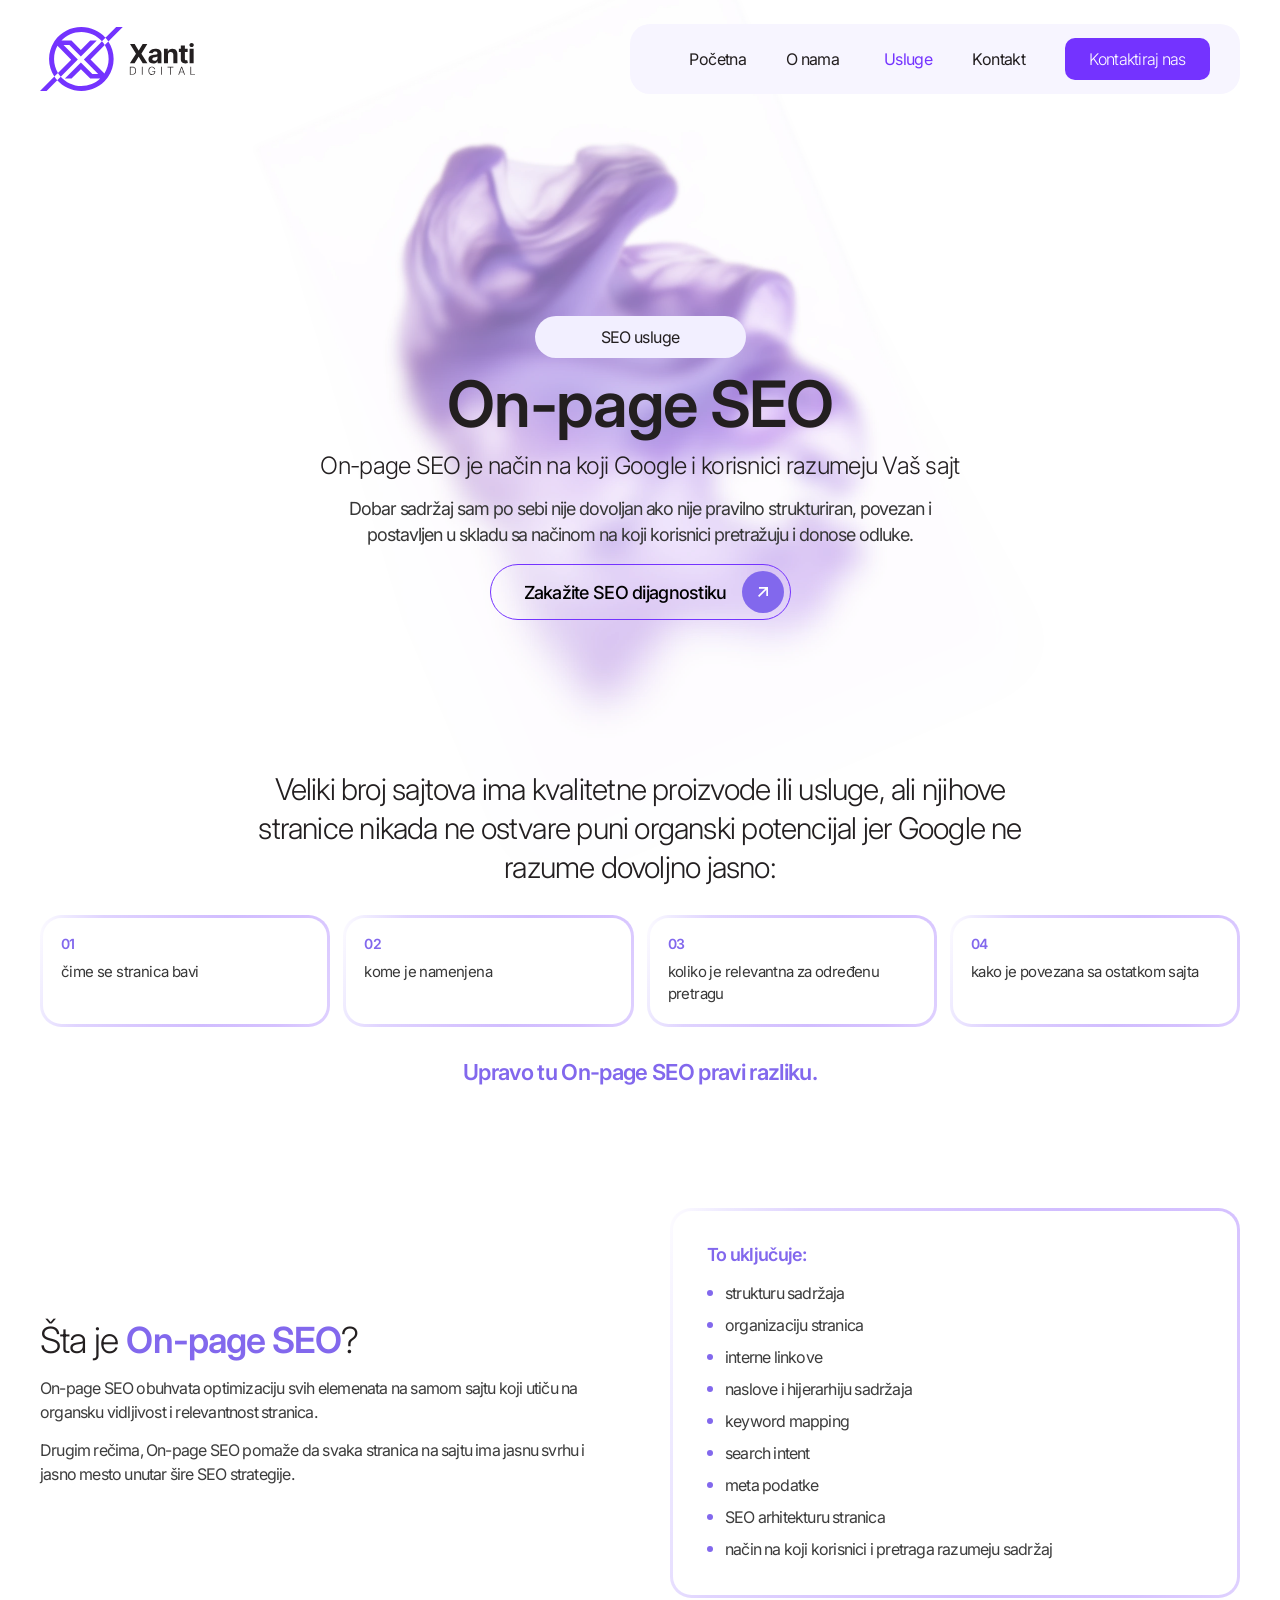
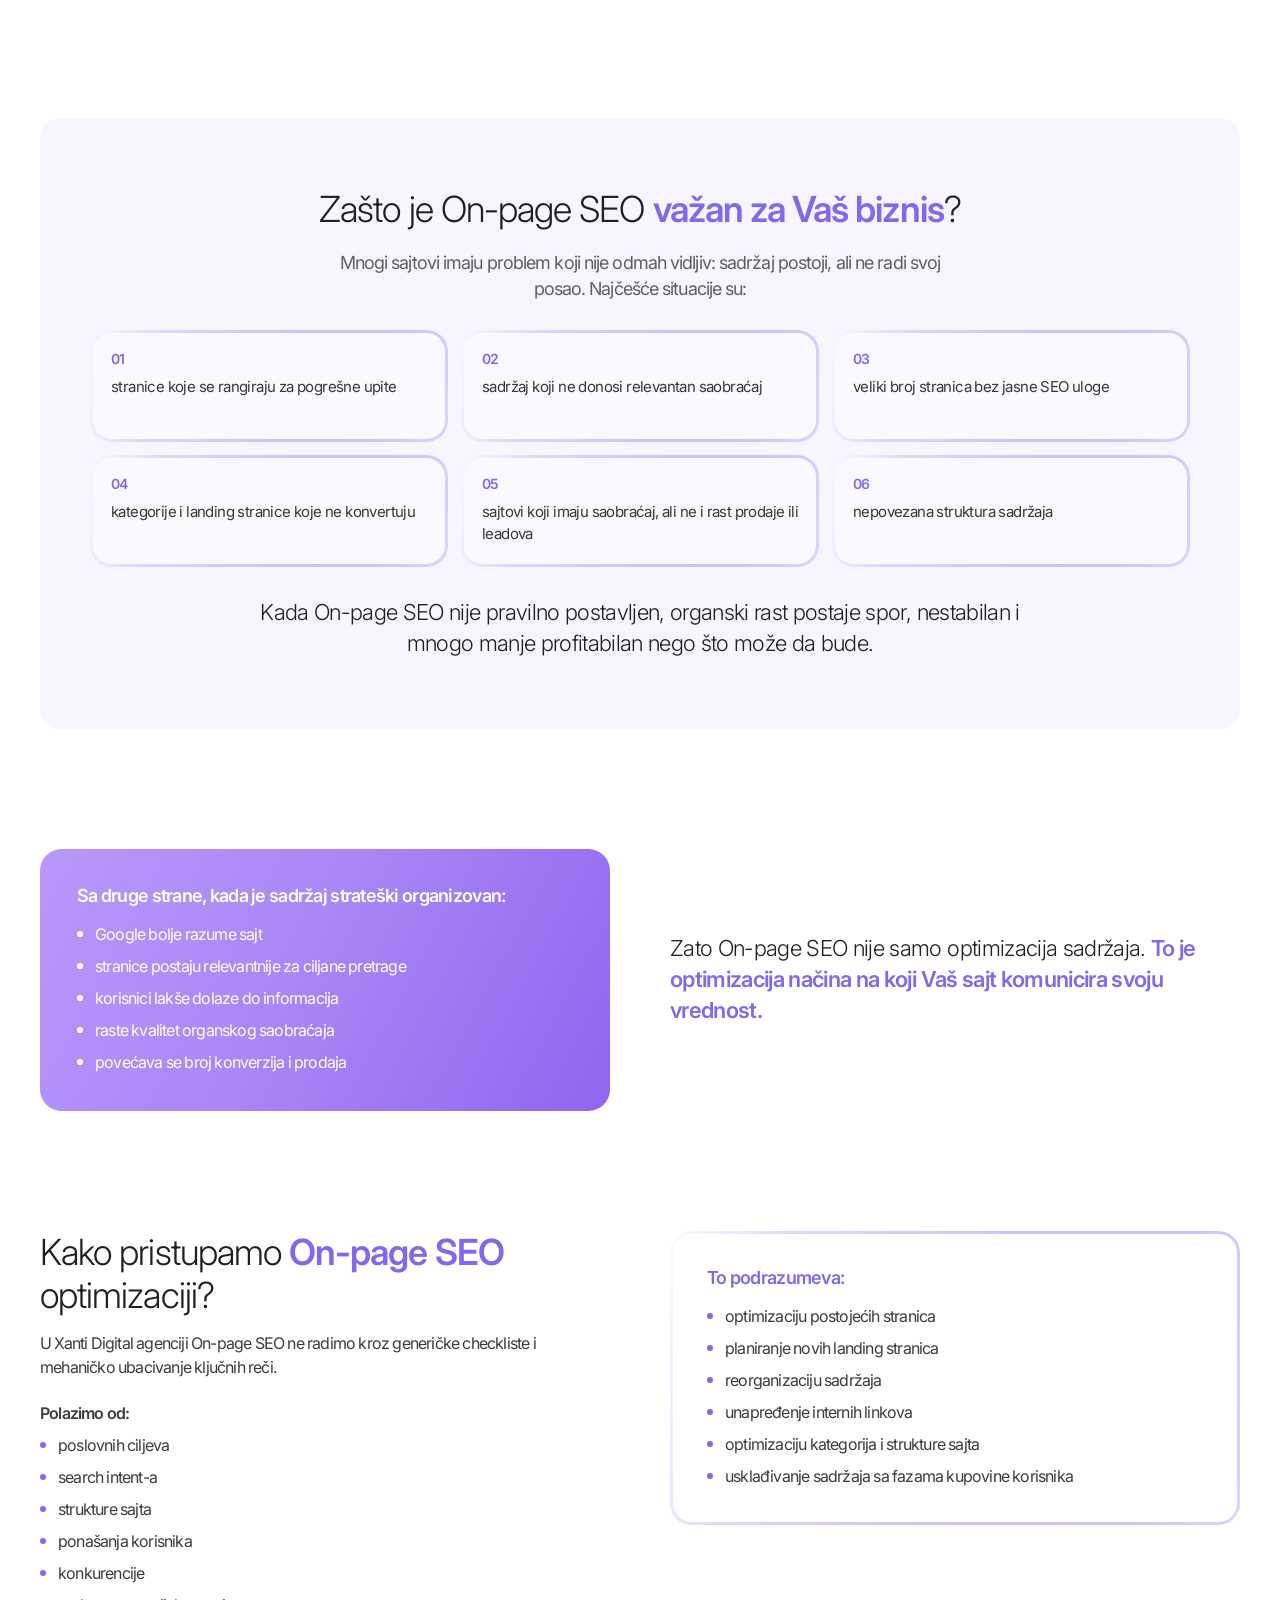
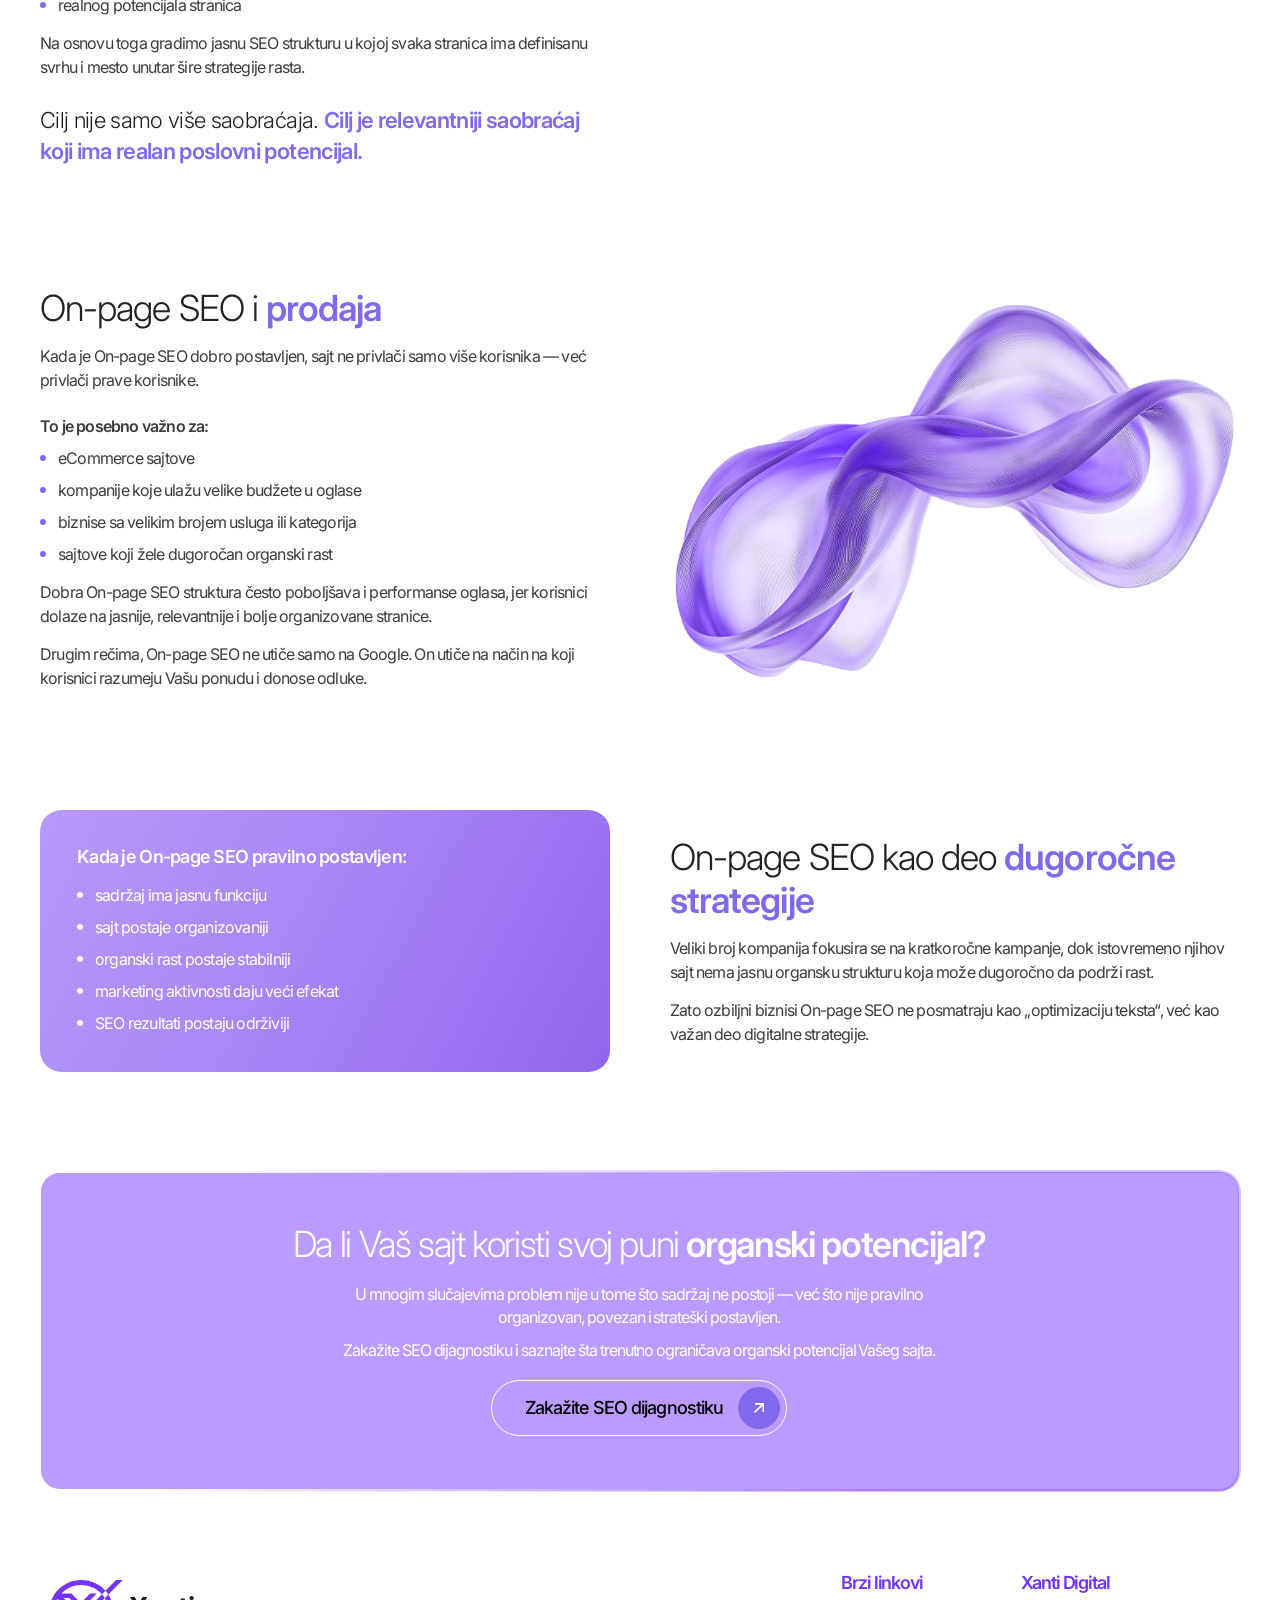
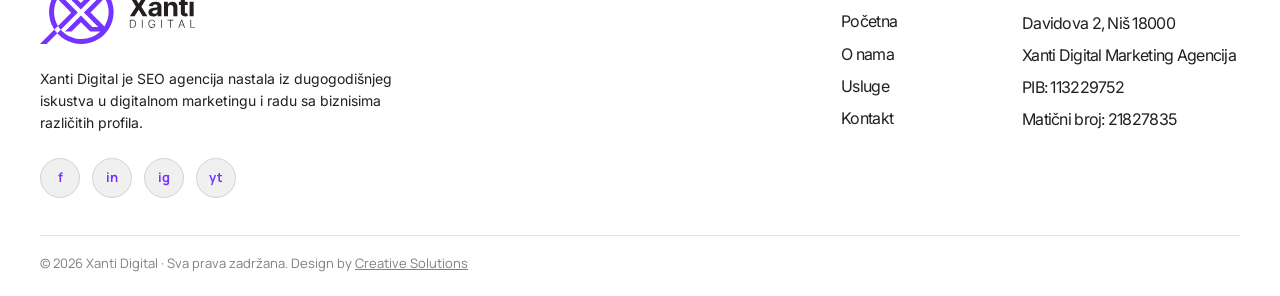
==== on-page-seo.html @ 1e9d5160 "Nove stranice: SEO usluge, SEO strategija, Tehnički SEO, On-page SEO Stranice su složene od komponen" ====
<!DOCTYPE html>
<html lang="sr">
<head>
<meta charset="UTF-8">
<meta name="viewport" content="width=device-width, initial-scale=1.0">
<title>On-page SEO — Xanti Digital</title>
<meta name="description" content="On-page SEO: struktura sadržaja, interni linkovi, search intent i SEO arhitektura stranica koje donose relevantan organski saobraćaj.">
<link rel="preconnect" href="https://fonts.googleapis.com">
<link rel="preconnect" href="https://fonts.gstatic.com" crossorigin>
<link href="https://fonts.googleapis.com/css2?family=Inter:wght@300;400;500;600;700&family=Manrope:wght@400;700&display=swap" rel="stylesheet">
<link rel="stylesheet" href="styles.css">
</head>
<body class="inner">

<!-- Header -->
<header class="site-header">
  <div class="nav-wrap">
    <a href="index.html" class="logo" aria-label="Xanti Digital">
      <img src="assets/logo.svg" alt="Xanti Digital" width="155" height="64">
    </a>
    <div class="nav-pill">
      <nav class="main-nav" id="mainNav">
        <a href="index.html">Početna</a>
        <a href="index.html#o-nama">O nama</a>
        <a href="usluge.html" aria-current="page">Usluge</a>
        <a href="#kontakt">Kontakt</a>
      </nav>
      <a href="#kontakt" class="btn btn-primary nav-cta">Kontaktiraj nas</a>
    </div>
    <button class="menu-toggle" id="menuToggle" aria-label="Meni" aria-expanded="false">
      <span></span><span></span><span></span>
    </button>
  </div>
</header>


<main>
<section class="hero hero--inner">
  <div class="hero-cloud" aria-hidden="true"></div>
  <div class="container hero-inner">
    <span class="pill">SEO usluge</span>
    <h1><span class="semibold">On-page SEO</span></h1>
    <p class="hero-kicker">On-page SEO je način na koji Google i korisnici razumeju Vaš sajt</p>
    <p class="hero-sub">Dobar sadržaj sam po sebi nije dovoljan ako nije pravilno strukturiran, povezan i postavljen u skladu sa načinom na koji korisnici pretražuju i donose odluke.</p>
    <a href="#kontakt" class="btn btn-outline btn-lg">
      Zakažite SEO dijagnostiku
      <span class="btn-arrow" aria-hidden="true"></span>
    </a>
  </div>
</section>
<section class="section">
  <div class="container">
    <div class="lead-center">
          <p class="lead-big">Veliki broj sajtova ima kvalitetne proizvode ili usluge, ali njihove stranice nikada ne ostvare puni organski potencijal jer Google ne razume dovoljno jasno:</p>

    </div>
    <div class="tile-grid">
        <div class="tile"><span class="tile-num">01</span>čime se stranica bavi</div>
        <div class="tile"><span class="tile-num">02</span>kome je namenjena</div>
        <div class="tile"><span class="tile-num">03</span>koliko je relevantna za određenu pretragu</div>
        <div class="tile"><span class="tile-num">04</span>kako je povezana sa ostatkom sajta</div>
      </div>
      <p class="closing"><strong>Upravo tu On-page SEO pravi razliku.</strong></p>
  </div>
</section>
<section class="section">
  <div class="container">
    <div class="split">
        <div class="text">
          <h2 class="section-title"><span class="light">Šta je </span><span class="accent semibold">On-page SEO</span><span class="light">?</span></h2>
          <p>On-page SEO obuhvata optimizaciju svih elemenata na samom sajtu koji utiču na organsku vidljivost i relevantnost stranica.</p>
          <p>Drugim rečima, On-page SEO pomaže da svaka stranica na sajtu ima jasnu svrhu i jasno mesto unutar šire SEO strategije.</p>
        </div>
        <div class="list-card">
          <p class="list-label">To uključuje:</p>
          <ul class="check-list">
            <li>strukturu sadržaja</li>
            <li>organizaciju stranica</li>
            <li>interne linkove</li>
            <li>naslove i hijerarhiju sadržaja</li>
            <li>keyword mapping</li>
            <li>search intent</li>
            <li>meta podatke</li>
            <li>SEO arhitekturu stranica</li>
            <li>način na koji korisnici i pretraga razumeju sadržaj</li>
          </ul>
        </div>
    </div>
  </div>
</section>
<section class="section">
  <div class="container">
    <div class="panel">
      <h2 class="section-title center"><span class="light">Zašto je On-page SEO </span><span class="accent semibold">važan za Vaš biznis</span><span class="light">?</span></h2>
          <p class="panel-intro">Mnogi sajtovi imaju problem koji nije odmah vidljiv: sadržaj postoji, ali ne radi svoj posao. Najčešće situacije su:</p>
      <div class="tile-grid tile-grid--3">
        <div class="tile"><span class="tile-num">01</span>stranice koje se rangiraju za pogrešne upite</div>
        <div class="tile"><span class="tile-num">02</span>sadržaj koji ne donosi relevantan saobraćaj</div>
        <div class="tile"><span class="tile-num">03</span>veliki broj stranica bez jasne SEO uloge</div>
        <div class="tile"><span class="tile-num">04</span>kategorije i landing stranice koje ne konvertuju</div>
        <div class="tile"><span class="tile-num">05</span>sajtovi koji imaju saobraćaj, ali ne i rast prodaje ili leadova</div>
        <div class="tile"><span class="tile-num">06</span>nepovezana struktura sadržaja</div>
      </div>
      <p class="closing">Kada On-page SEO nije pravilno postavljen, organski rast postaje spor, nestabilan i mnogo manje profitabilan nego što može da bude.</p>
    </div>
  </div>
</section>
<section class="section">
  <div class="container">
    <div class="split">
        <div class="list-card list-card--accent">
          <p class="list-label">Sa druge strane, kada je sadržaj strateški organizovan:</p>
          <ul class="check-list">
            <li>Google bolje razume sajt</li>
            <li>stranice postaju relevantnije za ciljane pretrage</li>
            <li>korisnici lakše dolaze do informacija</li>
            <li>raste kvalitet organskog saobraćaja</li>
            <li>povećava se broj konverzija i prodaja</li>
          </ul>
        </div>
        <div class="text">
          <p class="closing">Zato On-page SEO nije samo optimizacija sadržaja. <strong>To je optimizacija načina na koji Vaš sajt komunicira svoju vrednost.</strong></p>
        </div>
    </div>
  </div>
</section>
<section class="section">
  <div class="container">
    <div class="split split--top">
        <div class="text">
          <h2 class="section-title"><span class="light">Kako pristupamo </span><span class="accent semibold">On-page SEO</span><span class="light"> optimizaciji?</span></h2>
          <p>U Xanti Digital agenciji On-page SEO ne radimo kroz generičke checkliste i mehaničko ubacivanje ključnih reči.</p>
          <p class="list-label">Polazimo od:</p>
          <ul class="check-list">
            <li>poslovnih ciljeva</li>
            <li>search intent-a</li>
            <li>strukture sajta</li>
            <li>ponašanja korisnika</li>
            <li>konkurencije</li>
            <li>realnog potencijala stranica</li>
          </ul>
          <p>Na osnovu toga gradimo jasnu SEO strukturu u kojoj svaka stranica ima definisanu svrhu i mesto unutar šire strategije rasta.</p>
          <p class="closing">Cilj nije samo više saobraćaja. <strong>Cilj je relevantniji saobraćaj koji ima realan poslovni potencijal.</strong></p>
        </div>
        <div class="list-card">
          <p class="list-label">To podrazumeva:</p>
          <ul class="check-list">
            <li>optimizaciju postojećih stranica</li>
            <li>planiranje novih landing stranica</li>
            <li>reorganizaciju sadržaja</li>
            <li>unapređenje internih linkova</li>
            <li>optimizaciju kategorija i strukture sajta</li>
            <li>usklađivanje sadržaja sa fazama kupovine korisnika</li>
          </ul>
        </div>
    </div>
  </div>
</section>
<section class="section">
  <div class="container">
    <div class="split">
        <div class="text">
          <h2 class="section-title"><span class="light">On-page SEO i </span><span class="accent semibold">prodaja</span></h2>
          <p>Kada je On-page SEO dobro postavljen, sajt ne privlači samo više korisnika — već privlači prave korisnike.</p>
          <p class="list-label">To je posebno važno za:</p>
          <ul class="check-list">
            <li>eCommerce sajtove</li>
            <li>kompanije koje ulažu velike budžete u oglase</li>
            <li>biznise sa velikim brojem usluga ili kategorija</li>
            <li>sajtove koji žele dugoročan organski rast</li>
          </ul>
          <p>Dobra On-page SEO struktura često poboljšava i performanse oglasa, jer korisnici dolaze na jasnije, relevantnije i bolje organizovane stranice.</p>
          <p>Drugim rečima, On-page SEO ne utiče samo na Google. On utiče na način na koji korisnici razumeju Vašu ponudu i donose odluke.</p>
        </div>
        <div class="split-art" aria-hidden="true"></div>
    </div>
  </div>
</section>
<section class="section">
  <div class="container">
    <div class="split">
        <div class="list-card list-card--accent">
          <p class="list-label">Kada je On-page SEO pravilno postavljen:</p>
          <ul class="check-list">
            <li>sadržaj ima jasnu funkciju</li>
            <li>sajt postaje organizovaniji</li>
            <li>organski rast postaje stabilniji</li>
            <li>marketing aktivnosti daju veći efekat</li>
            <li>SEO rezultati postaju održiviji</li>
          </ul>
        </div>
        <div class="text">
          <h2 class="section-title"><span class="light">On-page SEO kao deo </span><span class="accent semibold">dugoročne strategije</span></h2>
          <p>Veliki broj kompanija fokusira se na kratkoročne kampanje, dok istovremeno njihov sajt nema jasnu organsku strukturu koja može dugoročno da podrži rast.</p>
          <p>Zato ozbiljni biznisi On-page SEO ne posmatraju kao „optimizaciju teksta“, već kao važan deo digitalne strategije.</p>
        </div>
    </div>
  </div>
</section>
<section class="cta" id="kontakt">
  <div class="container">
    <div class="cta-card cta-card--auto">
      <h2><span class="light">Da li Vaš sajt koristi svoj puni</span><span class="medium"> organski potencijal?</span></h2>
      <p>U mnogim slučajevima problem nije u tome što sadržaj ne postoji — već što nije pravilno organizovan, povezan i strateški postavljen.</p>
      <p>Zakažite SEO dijagnostiku i saznajte šta trenutno ograničava organski potencijal Vašeg sajta.</p>
      <a href="mailto:info@xantidigital.rs" class="btn btn-ghost-light btn-lg btn-lg--wide">
        Zakažite SEO dijagnostiku
        <span class="btn-arrow" aria-hidden="true"></span>
      </a>
    </div>
  </div>
</section>
</main>

<!-- Footer -->
<footer class="site-footer">
  <div class="container footer-grid">
    <div class="footer-brand">
      <img src="assets/logo.svg" alt="Xanti Digital" class="footer-logo">
      <p>Xanti Digital je SEO agencija nastala iz dugogodišnjeg iskustva u digitalnom marketingu i radu sa biznisima različitih profila.</p>
      <div class="socials">
        <a href="#" aria-label="Facebook">f</a>
        <a href="#" aria-label="LinkedIn">in</a>
        <a href="#" aria-label="Instagram">ig</a>
        <a href="#" aria-label="YouTube">yt</a>
      </div>
    </div>
    <div class="footer-col">
      <h4>Brzi linkovi</h4>
      <ul>
        <li><a href="index.html">Početna</a></li>
        <li><a href="index.html#o-nama">O nama</a></li>
        <li><a href="usluge.html">Usluge</a></li>
        <li><a href="#kontakt">Kontakt</a></li>
      </ul>
    </div>
    <div class="footer-col">
      <h4>Xanti Digital</h4>
      <address>
        Davidova 2, Niš 18000<br>
        Xanti Digital Marketing Agencija<br>
        PIB: 113229752<br>
        Matični broj: 21827835
      </address>
    </div>
  </div>
  <div class="container footer-bottom">
    <small>© 2026 Xanti Digital · Sva prava zadržana. Design by <a href="#">Creative Solutions</a></small>
  </div>
</footer>

<script src="script.js"></script>
</body>
</html>
---- styles.css ----
/* ============ TOKENS ============ */
:root {
  --purple: #7433ff;
  --purple-soft: #8268ed;
  --purple-50: #f2efff;
  --purple-25: #f7f5ff;
  --purple-100: #ece4ff;
  --ink: #231f20;
  --ink-2: #373737;
  --ink-3: #3d3d3d;
  --ink-4: #606060;
  --muted: rgba(0, 0, 0, 0.5);
  --white: #ffffff;
  --glass: rgba(255, 255, 255, 0.4);
  --glass-border: rgba(255, 255, 255, 0.9);
  --radius: 20px;
  --radius-sm: 10px;
  --container: 1248px; /* 1200 content column (Figma x 360-1560) + 24px side padding */
  --tracking: -0.02em;
}

/* ============ RESET & BASE ============ */
* {
  box-sizing: border-box;
  margin: 0;
  padding: 0;
}
html {
  scroll-behavior: smooth;
  overflow-x: hidden;
  width: 100%;
}
body {
  font-family: 'Inter', -apple-system, system-ui, sans-serif;
  color: var(--ink);
  background: #fff;
  line-height: 1.5;
  letter-spacing: var(--tracking);
  -webkit-font-smoothing: antialiased;
  overflow-x: hidden;
}
img {
  max-width: 100%;
  display: block;
}
a {
  color: inherit;
  text-decoration: none;
}
button {
  background: none;
  border: none;
  cursor: pointer;
  font-family: inherit;
}
ul {
  list-style: none;
}

.container {
  max-width: var(--container);
  margin: 0 auto;
  padding: 0 24px;
}

/* ============ TYPOGRAPHY ============ */
h1, h2, h3, h4 {
  letter-spacing: var(--tracking);
  color: var(--ink);
}
.section-title {
  font-size: clamp(28px, 4vw, 42px);
  line-height: 1.1;
  font-weight: 500;
}
.section-title.center {
  text-align: center;
}
.light { font-weight: 300; }
.medium { font-weight: 500; }
.semibold { font-weight: 600; }
.accent { color: var(--purple); }
.accent-soft { color: var(--purple-soft); }
.muted {
  color: var(--ink-3);
  font-size: 16px;
  line-height: 1.6;
}
.muted.center { text-align: center; }
.eyebrow {
  color: var(--purple-soft);
  font-weight: 600;
  font-size: 20px;
  margin-bottom: 16px;
}
.eyebrow--purple {
  color: var(--purple);
  font-size: 22px;
  font-weight: 400;
}

/* ============ BUTTONS ============ */
.btn {
  display: inline-flex;
  align-items: center;
  justify-content: center;
  gap: 10px;
  font-weight: 500;
  border-radius: 999px;
  transition: all 0.2s ease;
  cursor: pointer;
  white-space: nowrap;
}
.btn-sm {
  padding: 10px 22px;
  font-size: 14px;
  border-radius: var(--radius-sm);
}
.btn-lg {
  padding: 14px 22px 14px 32px;
  font-size: 17px;
}
.btn-primary {
  background: var(--purple);
  color: #fff;
}
.btn-primary:hover { background: #5f1fec; transform: translateY(-1px); }

.btn-outline {
  background: #fff;
  color: var(--ink);
  border: 1px solid var(--purple);
}
.btn-outline:hover { background: var(--purple-50); }

.btn-ghost-light {
  background: transparent;
  color: #fff;
  border: 1px solid #fff;
}
.btn-ghost-light:hover { background: rgba(255,255,255,0.1); }

/* Figma 7:178 circle 42px #8268ed + 7:183 arrow */
.btn-arrow {
  width: 42px;
  height: 42px;
  border-radius: 50%;
  background: var(--purple-soft) url('assets/arrow3.svg') center / 10px 10px no-repeat;
  flex-shrink: 0;
}
.btn-arrow--light {
  background-color: #fff;
  background-image: url('assets/arrow.svg');
}

/* Figma 7:174: 211x42 at y316 */
.pill {
  display: inline-flex;
  align-items: center;
  justify-content: center;
  width: 211px;
  height: 42px;
  background: var(--purple-50);
  color: var(--ink);
  border-radius: 999px;
  font-size: 16px;
  font-weight: 400;
  letter-spacing: -0.04em;
  margin-bottom: 12px;
}

/* ============ HEADER ============ */
/* Figma 7:66 — logo 7:77 (360,27 155x64), nav pill 7:188 (950,24 610x70) */
.site-header {
  position: relative;
  z-index: 100;
}
.nav-wrap {
  max-width: var(--container);
  margin: 0 auto;
  padding: 24px;
  display: flex;
  align-items: center;
  justify-content: space-between;
  gap: 24px;
}
.logo img {
  width: 155px;
  height: 64px;
  max-width: none;
}
.nav-pill {
  display: flex;
  align-items: center;
  width: 610px;
  height: 70px;
  padding: 0 30px 0 53px;
  background: var(--purple-25);
  border-radius: var(--radius);
  flex-shrink: 0;
}
.main-nav {
  display: flex;
  gap: 29px;
}
.main-nav a {
  width: 64px;
  padding-right: 1px;
  text-align: right;
  white-space: nowrap;
  font-size: 16px;
  font-weight: 400;
  line-height: 54px;
  letter-spacing: -0.04em;
  color: var(--ink);
  transition: color 0.2s;
}
.nav-cta {
  width: 145px;
  height: 42px;
  margin-left: 39px;
  font-size: 16px;
  font-weight: 300;
  letter-spacing: -0.045em;
  border-radius: var(--radius-sm);
}
.main-nav a:hover { color: var(--purple); }

.menu-toggle {
  display: none;
  flex-direction: column;
  gap: 5px;
  padding: 8px;
}
.menu-toggle span {
  display: block;
  width: 22px;
  height: 2px;
  background: var(--ink);
  border-radius: 2px;
}

/* ============ TOP STAGE (hero + about + better-seo share one wave) ============ */
.top-stage {
  position: relative;
}
/* Wave: assets/wave-figma.webp is the rendered Figma export of group 19:128
   (all effects baked in, no CSS filters). It covers frame x 0-1920, y 460-2629,
   i.e. full width, and starts 968px above the "Bolji SEO" title (y 1428).
   Anchor sits at the top of .better-seo (title is 80px below it). */
.wave-anchor {
  position: relative;
  height: 0;
  z-index: 0;
  pointer-events: none;
  container-type: inline-size;
}
.stage-wave {
  position: absolute;
  left: 0;
  top: calc(80px - 968 / 1920 * 100cqw);
  width: 100%;
  max-width: none;
  height: auto;
  display: block;
}
.about .container,
.better-seo .container {
  position: relative;
  z-index: 2;
}

/* ============ HERO ============ */
/* Figma (page y; hero starts at y118 under the header):
   pill y316, title 7:110 y370 (810x154), sub 7:111 y518 (551x77), CTA 7:185 y612 (214x56) */
.hero {
  position: relative;
  padding: 198px 0 113px;
  text-align: center;
}
/* Cloud 13:267 — assets/hero-cloud.webp has every effect baked in (rotation 157deg, opacity .6,
   progressive blur ~2px at the top -> ~20px at the bottom); parameters were fitted against the
   Figma render. The asset covers frame x511-1393, y-112..903 (hero starts at y118). No CSS filters. */
.hero-cloud {
  position: absolute;
  top: -230px;
  left: calc(50% - 449px);
  width: 882px;
  height: 1015px;
  background: url('assets/hero-cloud.webp') center / 100% 100% no-repeat;
  pointer-events: none;
  z-index: 0;
}
.hero-inner {
  position: relative;
  z-index: 1;
}
.hero h1 {
  max-width: 810px;
  margin: -1px auto 11px;
  font-size: 64px;
  line-height: 69px; /* measured line pitch in the Figma render */
  font-weight: 400;
  letter-spacing: -0.014em;
}
.hero h1 .semibold { font-weight: 600; letter-spacing: -0.021em; }
.hero-sub {
  color: var(--ink-2);
  font-size: 18px;
  line-height: 26px;
  letter-spacing: -1.03px;
  max-width: 551px;
  margin: 0 auto 16px;
}
.hero .btn-lg {
  width: 214px;
  height: 56px;
  padding: 0 6px 0 33px;
  justify-content: space-between;
  gap: 0;
  background: transparent;
  color: #000;
  font-size: 18px;
  font-weight: 500;
  letter-spacing: -0.04em;
}

/* ============ ABOUT ============ */
.about {
  padding: 60px 0 310px; /* Figma: about text ends y1038, Better SEO section starts y1348 */
  text-align: center;
}
/* Figma: title 7:104 y841 (762x127), text 7:103 y986 (744x52) */
.about-title {
  font-size: 36px;
  line-height: calc(127px / 3);
  font-weight: 300;
  letter-spacing: -0.026em;
  max-width: 762px;
  margin: 0 auto 18px;
}
.about-title .accent { color: var(--purple-soft); }
.about-sub {
  color: var(--ink-4);
  font-size: 18px;
  line-height: 26px;
  letter-spacing: -1.03px;
  max-width: 744px;
  margin: 0 auto;
}

/* ============ BETTER SEO ============ */
/* Figma: title 7:187 y1428, text 7:186 y1486 (606w), eyebrow 13:198 y1608,
   text 13:197 y1639 (567w); process card starts at y2192 */
.better-seo {
  position: relative;
  padding: 80px 0 397px;
  z-index: 2;
}
.better-seo .section-title {
  font-size: 42px;
  line-height: 43px;
  letter-spacing: -0.026em;
}
.better-seo .section-title .accent { color: var(--purple-soft); }
.better-seo .muted {
  color: var(--ink-2);
  font-size: 18px;
  line-height: 26px;
  letter-spacing: -1.03px;
  margin-top: 15px;
}
.better-seo .eyebrow {
  font-size: 20px;
  line-height: 23px;
  letter-spacing: -0.97px;
  margin-bottom: 0;
}
.better-seo .eyebrow + .muted {
  color: var(--ink-3);
  font-size: 16px;
  line-height: 24px;
  letter-spacing: -1.03px;
  margin-top: 8px;
  max-width: 567px;
}
.about {
  position: relative;
  z-index: 2;
}
.hero {
  position: relative;
  z-index: 2;
}
.better-grid {
  position: relative;
  z-index: 1;
  max-width: 606px;
  margin-left: 0;
}
.better-grid > div + div {
  margin-top: 18px;
}

/* ============ PROCESS ============ */
/* Figma: card 16:282 x360 y2192 1200x576; title 7:172 y2262 (2x40); intro 7:105 y2361 (643x78);
   steps 13:248.. 212x235 at y2467, x 410/632/854/1076/1298 */
.process {
  position: relative;
  z-index: 1;
  padding: 60px 0 104px;
}
.process-card {
  background: rgba(242, 239, 255, 0.6);
  border-radius: var(--radius);
  height: 576px;
  padding: 70px 50px 0;
}
.process-card .section-title {
  font-size: 36px;
  line-height: 40px;
  letter-spacing: -0.026em;
}
.process-intro {
  max-width: 643px;
  margin: 19px auto 28px;
  color: var(--ink-4);
  font-size: 18px;
  line-height: 26px;
  letter-spacing: -1.03px;
}
.process-steps {
  display: flex;
  gap: 10px;
}
/* 3px gradient stroke centred on the 212x235 rect edge (so the box is 215x238, pulled out 1.5px) */
.step-card {
  flex: 0 0 215px;
  height: 238px;
  margin: -1.5px;
  padding: 18.5px 0 0 18.5px;
  border: 3px solid transparent;
  border-radius: 21.5px;
  background:
    linear-gradient(#faf9ff, #faf9ff) padding-box,
    linear-gradient(104deg, #f9f7ff 0%, #efebff 8%, #e0d4ff 20%, #d7c5ff 43%, #d1bdff 59%, #d5c1ff 83%, #dfd1ff 100%) border-box;
}
.step-card:first-child { padding-left: 23.5px; }
.step-card h3 {
  color: var(--purple-soft);
  font-size: 16px;
  font-weight: 600;
  margin-top: -1px;
  line-height: 43px;
  letter-spacing: -0.04em;
  white-space: nowrap;
}
.step-card p {
  margin-top: -4px;
  font-size: 14px;
  line-height: 23.8px;
  letter-spacing: -0.04em;
  color: #383838;
}
.step-card:nth-child(1) p { width: 173px; }
.step-card:nth-child(2) p { width: 171px; }
.step-card:nth-child(3) p { width: 172px; }
.step-card:nth-child(4) p { width: 175px; }
.step-card:nth-child(5) p { width: 168px; }

/* ============ SERVICES ============ */
/* Figma: title 7:116 y2952, intro 7:120 y3000 (594w), grid y3079: columns 393/394/393, rows 200, gap 10.
   Text / arrow offsets inside each card are the per-card Figma values (they differ slightly per card). */
.services {
  position: relative;
  padding: 80px 0 120px;
}
.section-head {
  text-align: center;
  position: relative;
  z-index: 1;
}
.services .section-title {
  margin-top: -1px;
  font-size: 36px;
  line-height: 43px;
  letter-spacing: -0.026em;
}
.section-head p {
  max-width: 594px;
  margin: 6px auto 27px;
  color: var(--ink-3);
  font-size: 16px;
  line-height: 26px;
  letter-spacing: -1.03px;
}
.services-grid {
  position: relative;
  z-index: 1;
  display: grid;
  grid-template-columns: 393px 394px 393px;
  grid-template-rows: 200px 200px 200px;
  gap: 10px;
}
/* 3px gradient stroke centred on the card edge -> box grows 1.5px on every side */
.service-card {
  position: relative;
  margin: -1.5px;
  border: 3px solid transparent;
  border-radius: 21.5px;
  background:
    linear-gradient(#fff, #fff) padding-box,
    linear-gradient(104deg, #fdfcff 0%, #efebff 8%, #e0d4ff 20%, #d7c5ff 43%, #d1bdff 59%, #d5c1ff 83%, #dfd1ff 100%) border-box;
}
.service-card--tehnicki { grid-column: 1; grid-row: 1 / span 2; --tx: 25px; --ty: 26px; --py: 60px; --pw: 334px; --ax: 327px; --ay: 346px; }
.service-card--onpage   { grid-column: 2; grid-row: 1;          --tx: 25px; --ty: 22px; --py: 57px; --pw: 352px; --ax: 332px; --ay: 138px; }
.service-card--kons     { grid-column: 3; grid-row: 1;          --tx: 30px; --ty: 22px; --py: 52px; --pw: 340px; --ax: 327px; --ay: 134px; }
.service-card--copy     { grid-column: 2; grid-row: 2 / span 2; --tx: 25px; --ty: 27px; --py: 59px; --pw: 331px; --ax: 328px; --ay: 344px; }
.service-card--strat    { grid-column: 3; grid-row: 2;          --tx: 26px; --ty: 26px; --py: 60px; --pw: 345px; --ax: 327px; --ay: 136px; }
.service-card--offpage  { grid-column: 1; grid-row: 3;          --tx: 25px; --ty: 24px; --py: 57px; --pw: 314px; --ax: 327px; --ay: 134px; }
.service-card--lokalni  { grid-column: 3; grid-row: 3;          --tx: 25px; --ty: 24px; --py: 53px; --pw: 344px; --ax: 327px; --ay: 138px; }

.service-card--onpage h3 { margin-left: -2px; }
/* children are positioned from the Figma rect corner = 1.5px inside the border box */
.service-card h3,
.service-card p,
.service-arrow {
  position: absolute;
}
.service-card h3 {
  left: calc(var(--tx) - 1.5px);
  top: calc(var(--ty) - 1.5px);
  font-size: 20px;
  font-weight: 600;
  line-height: 23px;
  letter-spacing: -0.05em;
  white-space: nowrap;
  color: var(--ink);
}
.service-card p {
  left: calc(var(--tx) - 1.5px);
  top: calc(var(--py) - 3px);
  width: var(--pw);
  font-size: 16px;
  line-height: 24px;
  letter-spacing: -1.03px;
  color: var(--ink-3);
}
.service-arrow {
  left: calc(var(--ax) - 1.5px);
  top: calc(var(--ay) - 1.5px);
  width: 45.34px;
  height: 45.34px;
  border-radius: 50%;
  background: var(--purple-100) url('assets/arrow.svg') center / 9.86px 9.86px no-repeat;
}
/* Purple card 16:271: background (gradient + glass swirl) is the Figma render of the rect, 398x414 */
.service-card--accent {
  border: 0;
  background: url('assets/service-copy-bg.png') center / 100% 100% no-repeat;
  margin: -2px;
}
.service-card--accent h3 { left: calc(var(--tx) + 2px); top: calc(var(--ty) + 2px); color: #fff; }
.service-card--accent p { left: calc(var(--tx) + 2px); top: calc(var(--py) + 0.5px); color: #fff; }
.service-card--accent .service-arrow {
  left: calc(var(--ax) + 2px);
  top: calc(var(--ay) + 2px);
  background-color: #fff;
}

/* ============ GEO ============ */
/* Figma: title 16:279 y4019, text 16:280 y4076 (481w), eyebrow 19:4 y4186, 19:5 y4233,
   list 19:15 y4262 (x373, dots x360), closing text 19:19 y4365. Section starts at y3819. */
.geo {
  position: relative;
  padding: 200px 0 239px;
}
/* Swirl 19:3: rendered Figma output (rotation + hue blend baked in), frame x840-1630, y3924-4448 */
.geo-swirl {
  position: absolute;
  top: 105px;
  left: calc(50% - 120px);
  width: 790px;
  height: 524px;
  background: url('assets/geo-swirl.png') center / 100% 100% no-repeat;
  pointer-events: none;
  z-index: 0;
}
.geo-content {
  position: relative;
  z-index: 2;
}
.geo-content .section-title {
  font-size: 36px;
  line-height: 43px;
  letter-spacing: -0.026em;
}
.geo-content .section-title .accent { color: var(--purple-soft); }
.geo-content .muted {
  font-size: 16px;
  line-height: 24px;
  letter-spacing: -1.03px;
  color: var(--ink-3);
}
.geo-content .section-title + .muted {
  max-width: 481px;
  margin-top: 14px;
}
.geo-content .eyebrow {
  margin: 17px 0 8px;
  font-size: 22px;
  font-weight: 400;
  line-height: 37px;
  letter-spacing: -1.05px;
  color: var(--purple);
}
.geo-content .eyebrow + .muted { line-height: 23px; }
.dot-list {
  margin: 5px 0 7px;
}
.dot-list li {
  position: relative;
  padding-left: 13px;
  color: var(--ink-3);
  font-size: 16px;
  line-height: 24px;
  letter-spacing: -1.03px;
}
.dot-list li::before {
  content: '';
  position: absolute;
  left: 0;
  top: 10px;
  width: 6px;
  height: 6px;
  border-radius: 50%;
  background: var(--purple-soft);
}

/* ============ FAQ ============ */
/* Figma: card 19:58 x360 y4732 1200x591 #f7f5ff; title 19:47 y4802; dividers 19:23.. x410 1100w.
   Row heights / text offsets per question are the Figma values (rows 48,48,48,48,48,52,52). */
.faq {
  padding: 80px 0 10px;
}
.faq-card {
  background: var(--purple-25);
  border-radius: var(--radius);
  padding: 70px 50px 68.7px;
}
.faq-card .section-title {
  font-size: 36px;
  line-height: 43px;
  letter-spacing: -0.026em;
  margin-bottom: 19.3px;
}
.faq-card .section-title .accent { color: var(--purple-soft); }
.faq-item { --row: 48px; --qy: 11.6px; --iy: 19.6px; }
.faq-item:nth-of-type(1) { --qy: 12.2px; --iy: 22.6px; }
.faq-item:nth-of-type(3) { --qy: 12.6px; }
.faq-item:nth-of-type(4) { --qy: 10.6px; }
.faq-item:nth-of-type(5) { --qy: 11.6px; --iy: 17.6px; }
.faq-item:nth-of-type(6) { --row: 52px; --qy: 15.2px; --iy: 21.2px; }
.faq-item:nth-of-type(7) { --row: 52px; --qy: 17.2px; --iy: 21.2px; }
.faq-item summary {
  list-style: none;
  cursor: pointer;
  position: relative;
  height: var(--row);
  padding-top: var(--qy);
  border-bottom: 1px solid #a9a9aa;
  font-size: 18px;
  line-height: 22px;
  letter-spacing: -1.05px;
  color: #000;
}
.faq-item summary::-webkit-details-marker { display: none; }
/* plus / minus 14x14 at the right end of the divider */
.faq-item summary::before,
.faq-item summary::after {
  content: '';
  position: absolute;
  right: 0;
  top: calc(var(--iy) + 6.5px);
  width: 14px;
  height: 1px;
  background: #000;
}
.faq-item summary::after { transform: rotate(90deg); }
.faq-item[open] summary::after { display: none; }
.faq-answer {
  height: 46px;
  padding-top: 3.7px;
  border-bottom: 1px solid #a9a9aa;
  color: var(--ink-3);
  font-size: 14px;
  line-height: 32px;
  letter-spacing: -0.03px;
}

/* ============ CTA ============ */
/* Figma: card 19:130 x359 y5373 1200x261, fill rgba(116,51,255,.49), 3px centred stroke that runs
   from white (left) to translucent purple (right); title 19:115 y5424; text 19:117 y5484; button y5525 */
.cta {
  padding: 40px 0 30px;
}
.cta-card {
  position: relative;
  left: -1px;
  height: 261px;
  padding-top: 51px;
  background: rgba(116, 51, 255, 0.49);
  border-radius: var(--radius);
  text-align: center;
  color: #fff;
}
.cta-card::before {
  content: '';
  position: absolute;
  inset: -1.5px;
  border: 3px solid transparent;
  border-radius: 21.5px;
  background: linear-gradient(100deg, #fff 0%, #fff 12%, rgba(116, 51, 255, 0.3) 72%) border-box;
  -webkit-mask: linear-gradient(#000 0 0) padding-box, linear-gradient(#000 0 0);
  -webkit-mask-composite: xor;
  mask: linear-gradient(#000 0 0) padding-box exclude, linear-gradient(#000 0 0);
  pointer-events: none;
}
.cta-card h2 {
  font-size: 36px;
  line-height: 43px;
  letter-spacing: -0.038em;
  color: #fff;
}
.cta-card h2 .light { font-weight: 300; }
.cta-card h2 .medium { font-weight: 600; }
.cta-card p {
  margin: 17px 0 18px;
  font-size: 16px;
  line-height: 23px;
  letter-spacing: -1.03px;
}
.cta-card .btn-lg {
  position: relative;
  width: 214px;
  height: 56px;
  padding: 0 6px 0 33px;
  justify-content: space-between;
  gap: 0;
  color: #000;
  font-size: 18px;
  font-weight: 500;
  letter-spacing: -0.05em;
}

/* ============ FOOTER ============ */
/* Figma: brand 54:33 x360 y5723; headings 54:73 x1161 / 54:75 x1341 at y5704; rule 54:26 y5978; copyright y5997 */
.site-footer {
  padding: 40px 0 24px;
}
.footer-grid {
  display: grid;
  grid-template-columns: 801px 180px 1fr;
}
.footer-brand { margin-top: 19px; }
.footer-logo {
  width: 155px;
  height: 64px;
  max-width: none;
  margin-bottom: 24px;
}
.footer-brand p {
  color: var(--ink);
  font-size: 14px;
  line-height: 22px;
  letter-spacing: 0;
  width: 360px;
  margin-bottom: 24px;
}
.socials {
  display: flex;
  gap: 12px;
}
.socials a {
  width: 40px;
  height: 40px;
  border-radius: 50%;
  background: #f0f0f0;
  border: 1px solid #d3d3d3;
  display: inline-flex;
  align-items: center;
  justify-content: center;
  font-family: 'Manrope', sans-serif;
  font-weight: 700;
  font-size: 13px;
  letter-spacing: 0;
  color: var(--purple);
  transition: all 0.2s;
}
.socials a:hover {
  background: var(--purple);
  color: #fff;
}
.footer-col h4 {
  color: var(--purple);
  font-size: 18px;
  font-weight: 600;
  line-height: 43px;
  letter-spacing: -0.06em;
}
.footer-col ul { margin-top: 1.6px; }
.footer-col ul li { line-height: 32.33px; }
.footer-col a {
  color: var(--ink);
  font-size: 16px;
  letter-spacing: -0.04em;
  transition: color 0.2s;
}
.footer-col a:hover { color: var(--purple); }
.footer-col address {
  margin-top: 3px;
  padding-left: 1px;
  font-style: normal;
  color: var(--ink);
  font-size: 16px;
  line-height: 32px;
  letter-spacing: -0.045em;
  white-space: nowrap;
}
.footer-bottom {
  margin-top: 37px;
}
.footer-bottom::before {
  content: '';
  display: block;
  height: 1px;
  background: #e5e5e5;
  margin-bottom: 18px;
}
.footer-bottom small {
  display: block;
  color: #7f7f7f;
  font-family: 'Manrope', sans-serif;
  font-size: 13px;
  line-height: 18px;
  letter-spacing: 0;
}
.footer-bottom a {
  color: inherit;
  text-decoration: underline;
}

/* ============ INNER PAGES (usluge + service detail) ============ */
/* No Figma frames exist for these pages: they reuse the home page components
   (hero + cloud, lavender panel, gradient-stroke cards, purple card, CTA). Layout is fluid. */
.main-nav a[aria-current="page"] { color: var(--purple); }

.hero--inner { padding-bottom: 90px; }
.hero--inner h1 { max-width: 920px; }
.hero--inner h1 .light { font-weight: 300; }
.hero-kicker {
  max-width: 640px;
  margin: 12px auto 0;
  font-size: 24px;
  font-weight: 300;
  line-height: 32px;
  letter-spacing: -0.03em;
  color: var(--ink);
}
.hero--inner .hero-sub { max-width: 640px; margin-top: 14px; }
.hero--inner .btn-lg,
.cta-card .btn-lg--wide {
  width: auto;
  gap: 15px;
}

.section {
  position: relative;
  z-index: 2;
  padding: 60px 0;
}
.inner .section-title {
  font-size: clamp(28px, 3.2vw, 36px);
  line-height: 1.2;
  letter-spacing: -0.026em;
}
.inner .section-title .accent { color: var(--purple-soft); }

.lead-center {
  max-width: 780px;
  margin: 0 auto;
  text-align: center;
}
.lead-center .lead-big {
  font-size: clamp(22px, 2.6vw, 30px);
  font-weight: 300;
  line-height: 1.3;
  letter-spacing: -0.026em;
  color: var(--ink);
}
.lead-center p + p { margin-top: 18px; }
.lead-center p:not(.lead-big) {
  font-size: 18px;
  line-height: 26px;
  letter-spacing: -0.05em;
  color: var(--ink-4);
}

.text p,
.panel-intro,
.svc-block p {
  font-size: 16px;
  line-height: 24px;
  letter-spacing: -0.05em;
  color: var(--ink-3);
}
.text p { margin-top: 14px; }
.text .list-label { margin-top: 22px; }

.split {
  display: grid;
  grid-template-columns: minmax(0, 1fr) minmax(0, 1fr);
  gap: 60px;
  align-items: center;
}
.split--top { align-items: start; }

.list-label {
  font-size: 18px;
  font-weight: 600;
  line-height: 24px;
  letter-spacing: -0.04em;
  color: var(--purple-soft);
}
.check-list li {
  position: relative;
  margin-top: 8px;
  padding-left: 18px;
  font-size: 16px;
  line-height: 24px;
  letter-spacing: -0.05em;
  color: var(--ink-3);
}
.check-list li::before {
  content: '';
  position: absolute;
  left: 0;
  top: 9px;
  width: 6px;
  height: 6px;
  border-radius: 50%;
  background: var(--purple-soft);
}
.check-list--cols { columns: 2; column-gap: 28px; }
.check-list--cols li { break-inside: avoid; }

/* white card with the same gradient stroke as the home service cards */
.list-card,
.svc-block,
.tile {
  border: 3px solid transparent;
  border-radius: 21.5px;
  background:
    linear-gradient(#fff, #fff) padding-box,
    linear-gradient(104deg, #fdfcff 0%, #efebff 8%, #e0d4ff 20%, #d7c5ff 43%, #d1bdff 59%, #d5c1ff 83%, #dfd1ff 100%) border-box;
}
.list-card { padding: 32px 34px 34px; }
.list-card .check-list { margin-top: 14px; }
/* purple card (home "SEO copy" card colours) */
.list-card--accent,
.svc-block--accent {
  border: 0;
  background: linear-gradient(118deg, #b898fa 0%, #a987f6 45%, #8f66ee 100%);
}
.list-card--accent { padding: 35px 37px 37px; }
.list-card--accent .list-label,
.list-card--accent .check-list li,
.svc-block--accent h3,
.svc-block--accent p,
.svc-block--accent .check-list li { color: #fff; }
.list-card--accent .check-list li::before,
.svc-block--accent .check-list li::before { background: #fff; }

.panel {
  background: rgba(242, 239, 255, 0.6);
  border-radius: var(--radius);
  padding: 70px 50px;
  text-align: center;
}
.panel-intro {
  max-width: 643px;
  margin: 19px auto 0;
  color: var(--ink-4);
  font-size: 18px;
  line-height: 26px;
}
.tiles-head { text-align: center; }
.tile-grid {
  --cols: 4;
  display: flex;
  flex-wrap: wrap;
  justify-content: center;
  gap: 13px;
  margin-top: 28px;
  text-align: left;
}
.tile-grid--3 { --cols: 3; }
.tile {
  flex: 0 0 calc((100% - (var(--cols) - 1) * 13px) / var(--cols));
  min-height: 112px;
  padding: 17px 18px 18px;
  font-size: 15px;
  line-height: 22px;
  letter-spacing: -0.04em;
  color: #383838;
}
.panel .tile {
  background:
    linear-gradient(#faf9ff, #faf9ff) padding-box,
    linear-gradient(104deg, #f9f7ff 0%, #efebff 8%, #e0d4ff 20%, #d7c5ff 43%, #d1bdff 59%, #d5c1ff 83%, #dfd1ff 100%) border-box;
}
.tile-num {
  display: block;
  margin-bottom: 8px;
  font-size: 14px;
  font-weight: 600;
  line-height: 18px;
  color: var(--purple-soft);
}
.closing {
  max-width: 760px;
  margin: 30px auto 0;
  text-align: center;
  font-size: clamp(18px, 2vw, 22px);
  font-weight: 300;
  line-height: 1.4;
  letter-spacing: -0.03em;
  color: var(--ink);
}
.closing strong { font-weight: 600; color: var(--purple-soft); }
.text p.closing {
  margin: 26px 0 0;
  text-align: left;
  font-size: clamp(18px, 2vw, 22px);
  line-height: 1.4;
  letter-spacing: -0.03em;
  color: var(--ink);
}
.text > p.closing:first-child { margin-top: 0; }

.split-art {
  width: 100%;
  aspect-ratio: 790 / 524;
  background: url('assets/geo-swirl.png') center / contain no-repeat;
}

/* usluge overview */
.svc-grid { columns: 2; column-gap: 13px; }
.svc-block {
  break-inside: avoid;
  margin-bottom: 13px;
  padding: 30px 32px 32px;
  scroll-margin-top: 24px;
}
.svc-block--accent { padding: 33px 35px 35px; }
.svc-block h3 {
  margin-bottom: 10px;
  font-size: 24px;
  font-weight: 600;
  line-height: 30px;
  letter-spacing: -0.04em;
}
.svc-block p + p { margin-top: 12px; }
.svc-block .check-list { margin-top: 12px; }
.svc-block .list-label { margin-top: 18px; font-size: 16px; }
.more-link {
  display: inline-flex;
  align-items: center;
  gap: 12px;
  margin-top: 22px;
  font-size: 16px;
  font-weight: 500;
  letter-spacing: -0.04em;
  color: var(--purple);
}
.more-link::after {
  content: '';
  width: 38px;
  height: 38px;
  border-radius: 50%;
  background: var(--purple-100) url('assets/arrow.svg') center / 9.86px 9.86px no-repeat;
  transition: transform 0.2s;
}
.more-link:hover::after { transform: translate(2px, -2px); }

.cta-card--auto {
  height: auto;
  padding: 51px 40px 55px;
}
.cta-card--auto p {
  max-width: 640px;
  margin-left: auto;
  margin-right: auto;
}
.cta-card--auto p + p { margin-top: -8px; }

/* home: whole service card is a link */
a.service-arrow::after {
  content: '';
  position: absolute;
  inset: -400px;
}
.service-card { overflow: hidden; }
.service-card:hover .service-arrow { transform: translate(2px, -2px); }
.service-arrow { transition: transform 0.2s; }

@media (max-width: 900px) {
  .split { grid-template-columns: 1fr; gap: 32px; }
  .split-art { order: -1; max-width: 420px; margin: 0 auto; }
  .svc-grid { columns: 1; }
  .tile-grid, .tile-grid--3 { --cols: 2; }
  .tile { min-height: 0; }
  .panel { padding: 44px 20px; }
  .section { padding: 40px 0; }
  .hero-kicker { font-size: 20px; line-height: 28px; }
  .check-list--cols { columns: 1; }
  .cta-card--auto { padding: 44px 22px; }
}
@media (max-width: 480px) {
  .tile-grid, .tile-grid--3 { --cols: 1; }
}

/* ============ RESPONSIVE ============ */
@media (max-width: 1260px) {
  .nav-wrap { gap: 12px; padding: 16px 24px; }
  /* Mobile menu: the nav pill becomes a floating card under the header */
  .nav-pill {
    position: absolute;
    top: calc(100% - 6px);
    left: 16px;
    right: 16px;
    width: auto;
    height: auto;
    flex-direction: column;
    align-items: stretch;
    padding: 10px;
    background: rgba(255, 255, 255, 0.94);
    -webkit-backdrop-filter: blur(16px);
    backdrop-filter: blur(16px);
    border: 1px solid var(--purple-100);
    border-radius: var(--radius);
    box-shadow: 0 18px 40px rgba(116, 51, 255, 0.16);
    opacity: 0;
    visibility: hidden;
    transform: translateY(-8px);
    transition: opacity 0.2s ease, transform 0.2s ease, visibility 0.2s;
  }
  .site-header.menu-open .nav-pill {
    opacity: 1;
    visibility: visible;
    transform: none;
  }
  .main-nav {
    flex-direction: column;
    gap: 2px;
  }
  .main-nav a {
    width: auto;
    padding: 13px 16px;
    text-align: left;
    font-size: 17px;
    font-weight: 500;
    line-height: 1.3;
    letter-spacing: -0.02em;
    border-radius: 12px;
  }
  .main-nav a:hover,
  .main-nav a:active {
    background: var(--purple-50);
    color: var(--purple);
  }
  .nav-cta {
    width: auto;
    height: 50px;
    margin: 8px 0 0;
    font-size: 17px;
    font-weight: 500;
    letter-spacing: -0.02em;
    border-radius: 12px;
  }
  .menu-toggle {
    display: flex;
    align-items: center;
    justify-content: center;
    width: 46px;
    height: 46px;
    padding: 0;
    border-radius: 14px;
    background: var(--purple-25);
    transition: background 0.2s;
  }
  .menu-toggle span {
    transition: transform 0.2s ease, opacity 0.2s ease, background 0.2s;
  }
  .site-header.menu-open .menu-toggle { background: var(--purple); }
  .site-header.menu-open .menu-toggle span { background: #fff; }
  .site-header.menu-open .menu-toggle span:nth-child(1) { transform: translateY(7px) rotate(45deg); }
  .site-header.menu-open .menu-toggle span:nth-child(2) { opacity: 0; }
  .site-header.menu-open .menu-toggle span:nth-child(3) { transform: translateY(-7px) rotate(-45deg); }

  .footer-grid {
    grid-template-columns: 1fr;
    gap: 36px;
  }
  .better-grid { max-width: 100%; }
  .geo-content { max-width: 100%; }
  .geo-swirl { left: 10%; width: 90%; height: auto; aspect-ratio: 790 / 524; opacity: 0.4; }
  .services-grid {
    grid-template-columns: repeat(2, 1fr);
    grid-template-rows: auto;
  }
  .service-card--tehnicki,
  .service-card--onpage,
  .service-card--kons,
  .service-card--copy,
  .service-card--strat,
  .service-card--offpage,
  .service-card--lokalni {
    grid-column: auto;
    grid-row: auto;
  }
  .service-card { min-height: 200px; padding: 24px 24px 80px; }
  .service-card h3,
  .service-card p { position: static; width: auto; white-space: normal; }
  .service-card p { margin-top: 10px; }
  .service-arrow,
  .service-card--accent .service-arrow { left: auto; top: auto; right: 20px; bottom: 20px; }
  .service-card--accent { background-size: cover; border-radius: 20px; }
  .process-steps {
    grid-template-columns: repeat(2, 1fr);
  }
  .process-card {
    padding: 40px 24px;
  }
  .faq-card {
    padding: 40px 24px;
  }
  .faq-item summary { height: auto; min-height: var(--row); padding-right: 28px; padding-bottom: 12px; }
  .faq-answer { height: auto; line-height: 1.6; padding: 10px 0; }
  .cta-card {
    left: 0;
    height: auto;
    padding: 48px 24px;
  }
  .footer-brand p { width: auto; }
  .footer-col address { white-space: normal; }
}

/* Fluid fallbacks for the fixed desktop (Figma 1920) measurements */
@media (max-width: 1260px) {
  .hero { padding: 96px 0 80px; }
  .hero h1 { font-size: clamp(34px, 7vw, 64px); line-height: 1.1; margin: 0 auto 16px; }
  .hero-cloud { top: -300px; }
  .about { padding: 40px 0 80px; }
  .about-title { font-size: clamp(24px, 4.4vw, 36px); line-height: 1.25; }
  .wave-anchor { display: none; }
  .better-seo { padding: 60px 0; }
  .better-seo .section-title,
  .process-card .section-title,
  .services .section-title,
  .geo-content .section-title,
  .faq-card .section-title,
  .cta-card h2 { font-size: clamp(28px, 5vw, 36px); line-height: 1.2; }
  .process { padding: 40px 0 60px; }
  .process-card { height: auto; padding: 48px 24px; }
  .process-steps { flex-wrap: wrap; gap: 13px; }
  .step-card { flex: 1 1 215px; height: auto; min-height: 238px; padding: 18.5px; }
  .step-card:first-child { padding-left: 18.5px; }
  .step-card:nth-child(n) p { width: auto; }
  .step-card h3 { white-space: normal; }
  .services { padding: 60px 0; }
  .service-card { margin: 0; }
  .service-card--accent { margin: 0; }
  .service-card--onpage h3 { margin-left: 0; }
  .geo { padding: 60px 0; overflow: hidden; }
  .geo-swirl { top: 40px; }
  .faq { padding: 40px 0 10px; }
  .faq-card { padding-bottom: 40px; }
  .site-footer { padding: 40px 0 24px; }
  .footer-brand { margin-top: 0; }
}

@media (max-width: 560px) {
  .services-grid {
    grid-template-columns: 1fr;
  }
  .process-steps {
    grid-template-columns: 1fr;
  }
  .hero {
    padding: 48px 0 72px;
  }
  .about,
  .better-seo,
  .services,
  .geo,
  .faq {
    padding-top: 48px;
    padding-bottom: 48px;
  }
  .btn-lg {
    padding: 10px 18px 10px 24px;
    font-size: 15px;
  }
  .btn-arrow {
    width: 36px;
    height: 36px;
  }
}
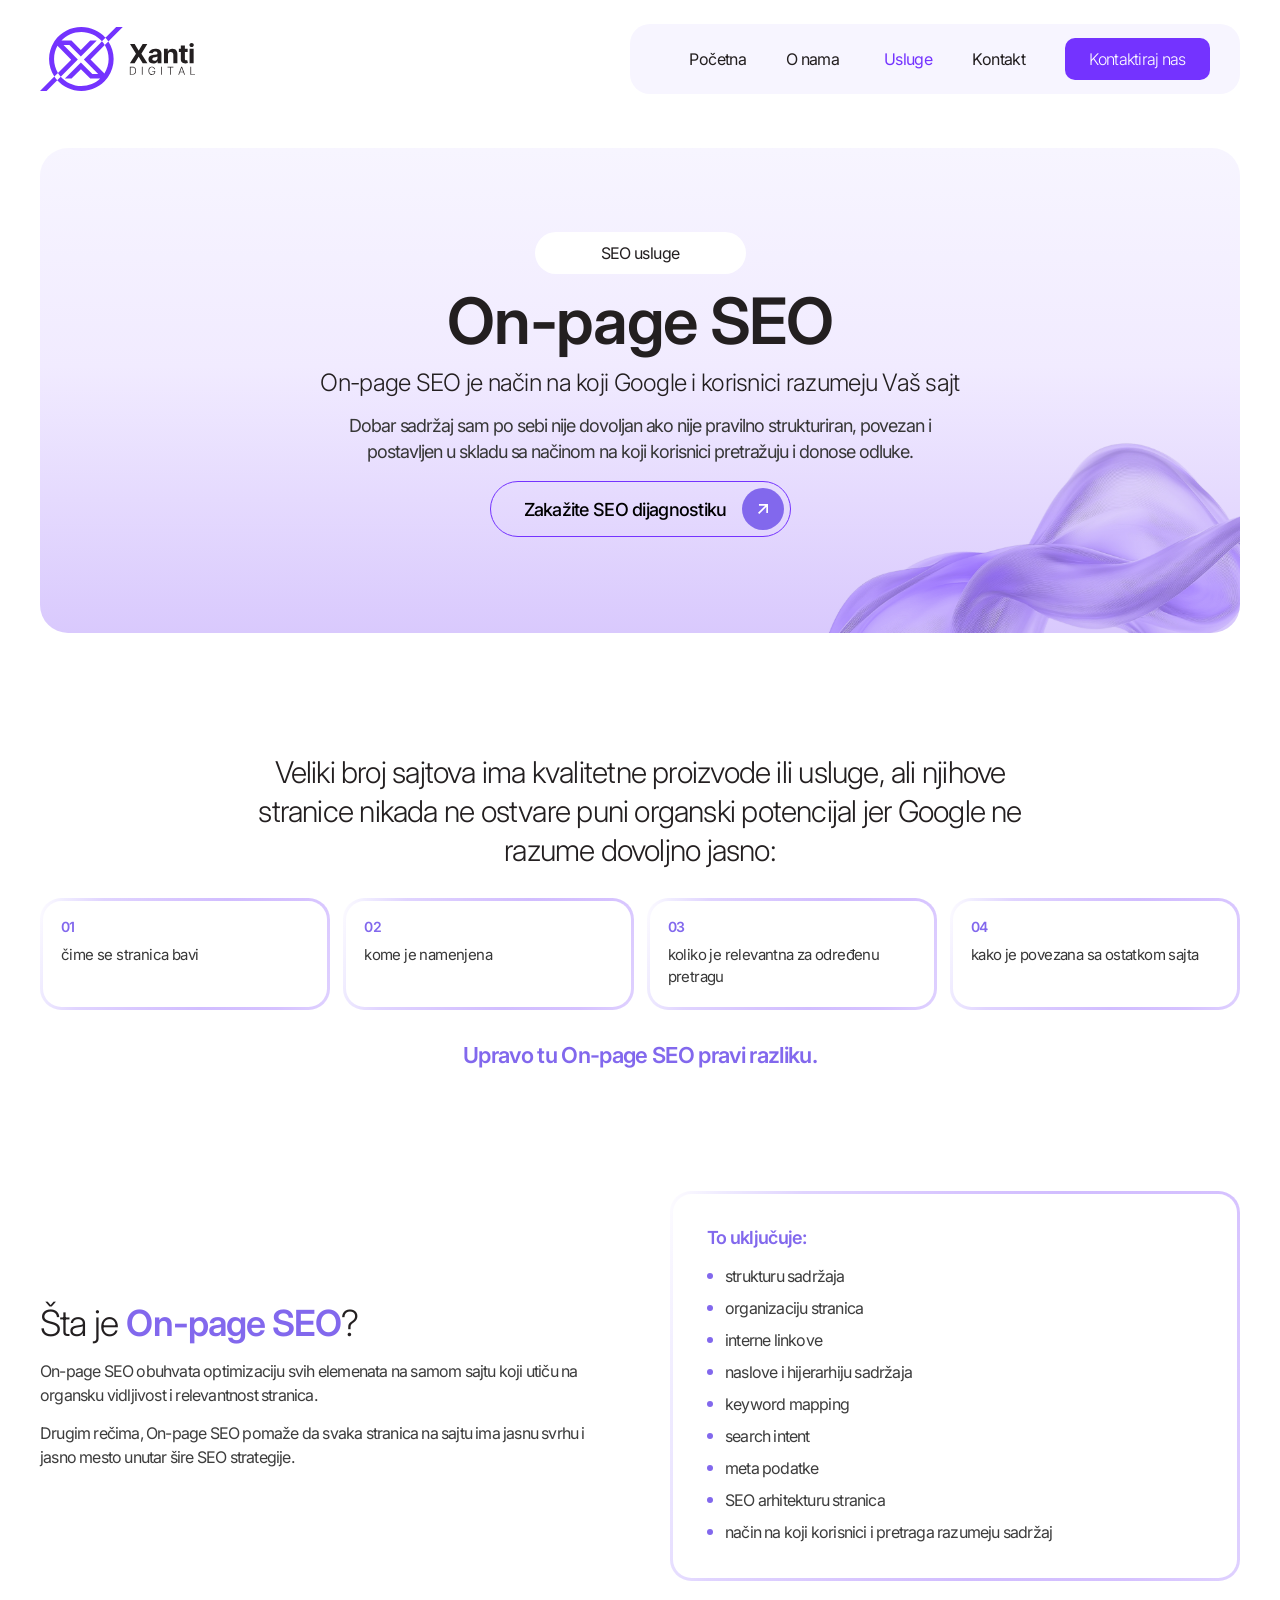
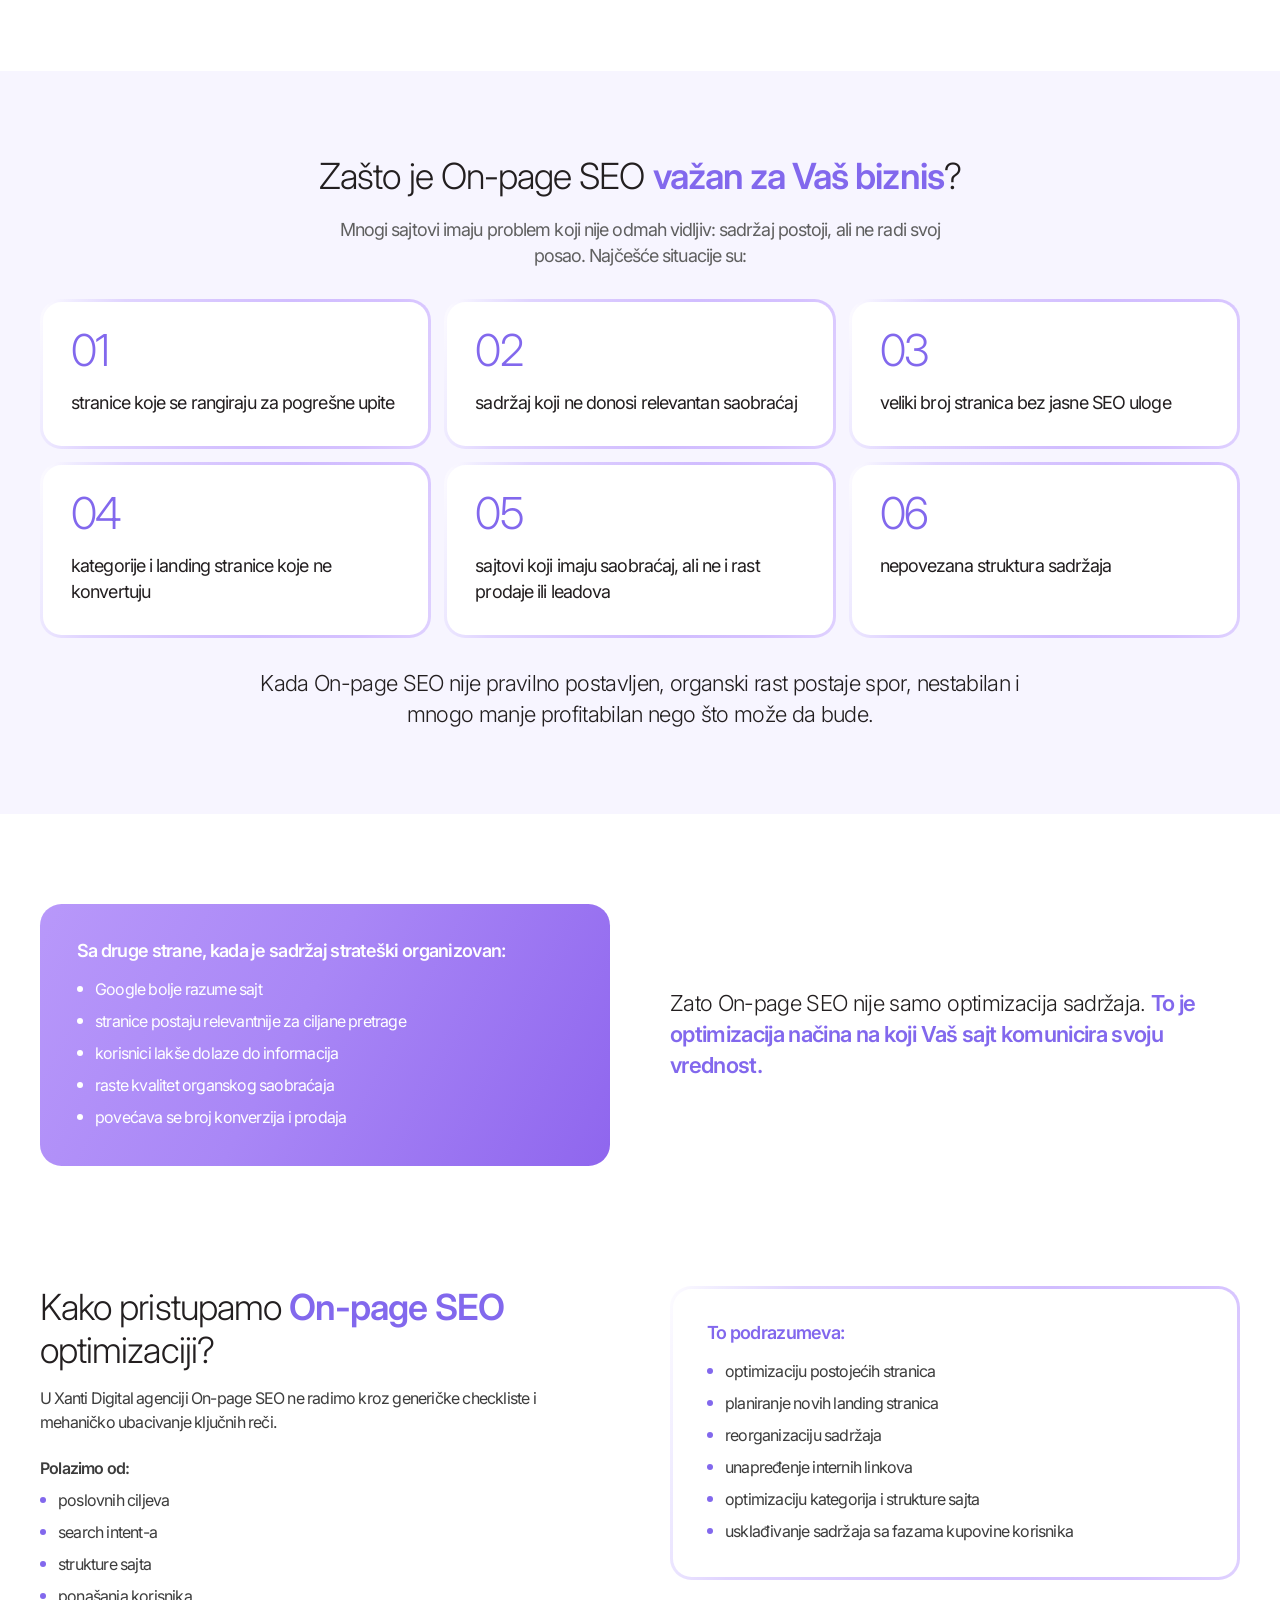
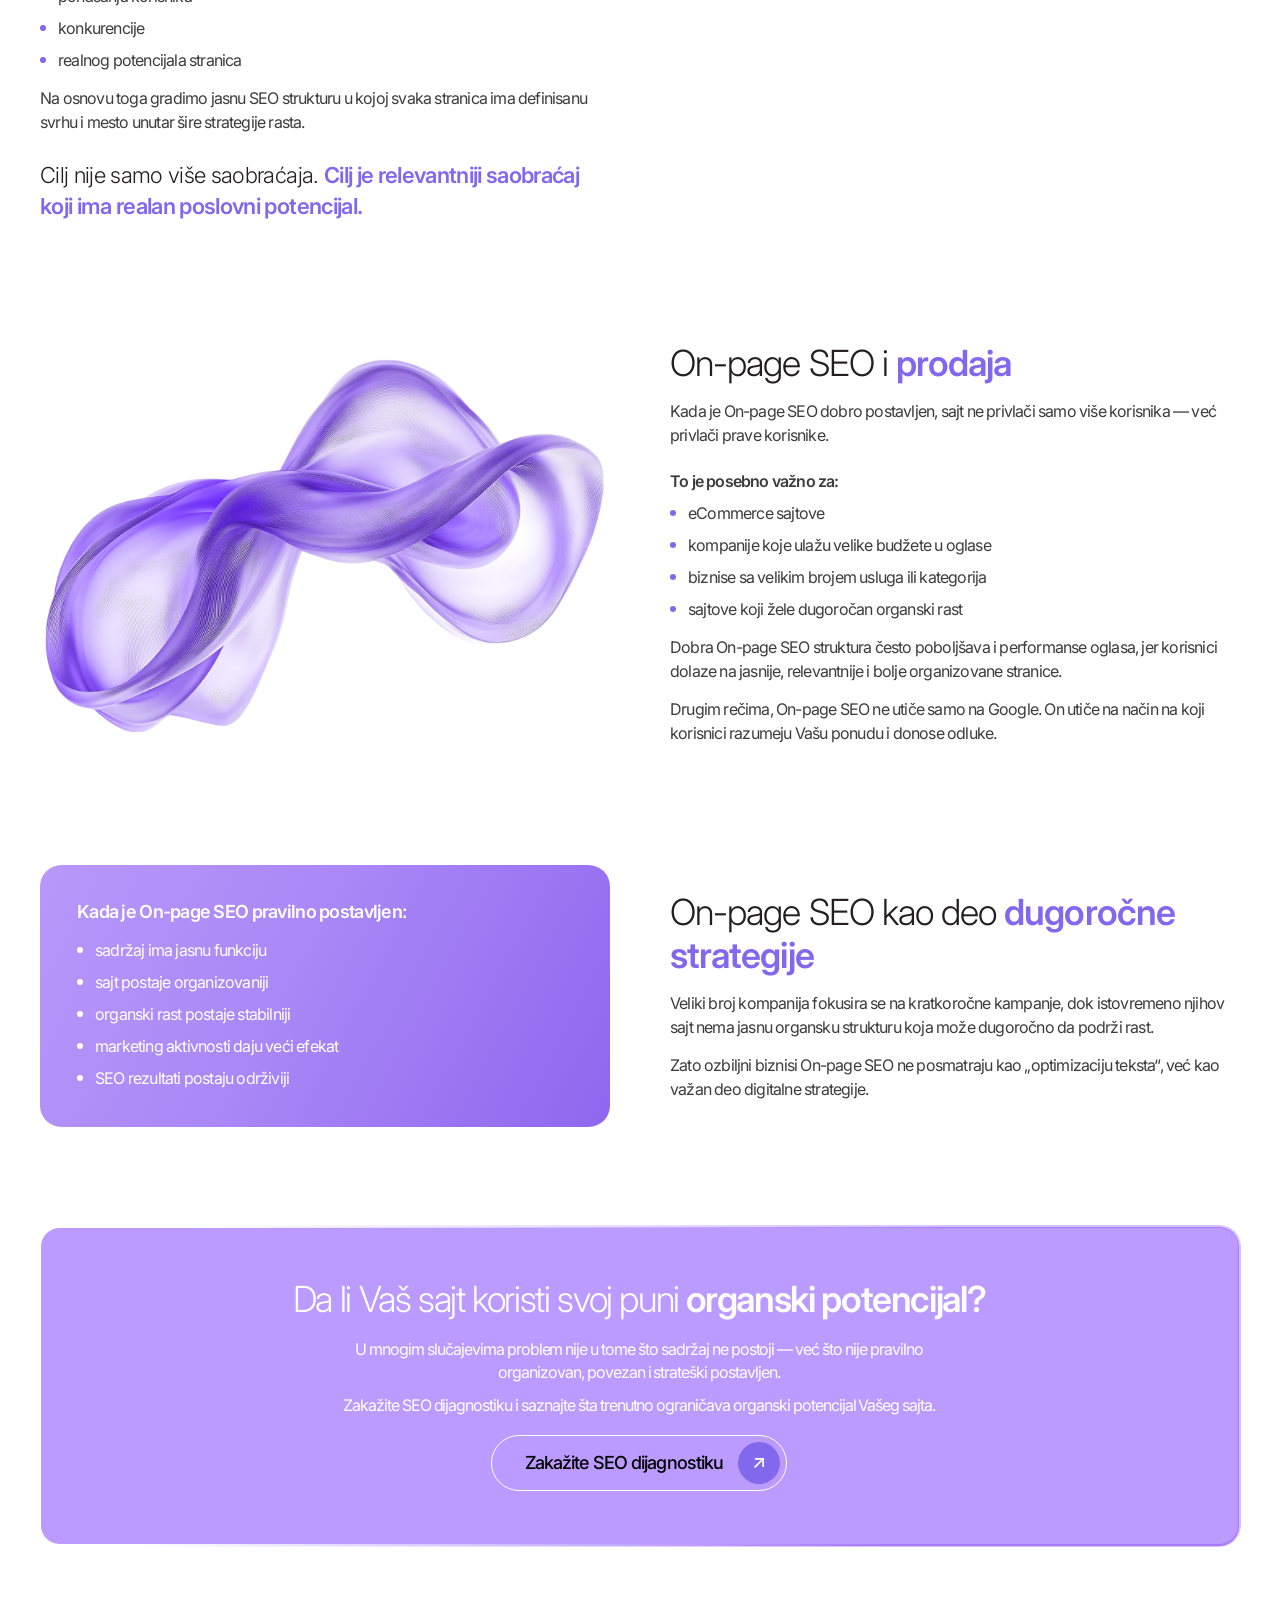
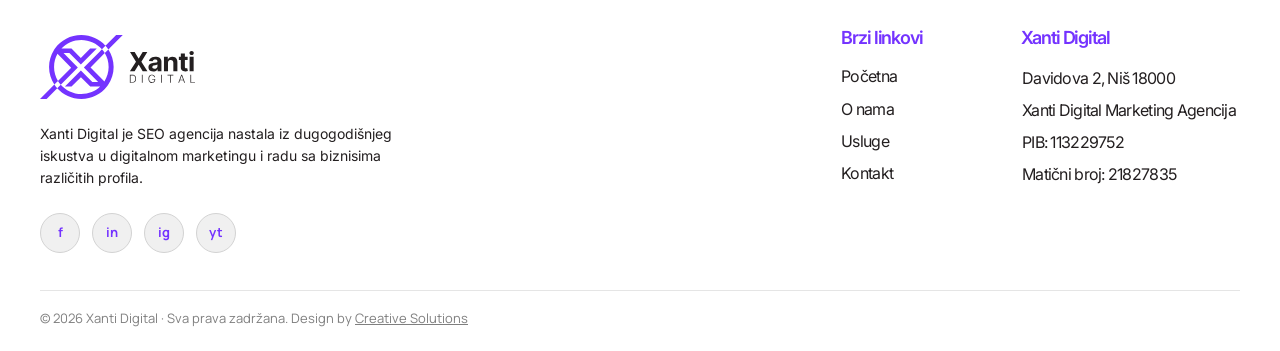
==== commit 1e5fbdf7: "Različiti rasporedi po stranicama: hero varijante, redovi, numerisane kartice, obojene trake Raspore" ====
--- a/on-page-seo.html
+++ b/on-page-seo.html
@@ -35,9 +35,9 @@
 
 
 <main>
-<section class="hero hero--inner">
-  <div class="hero-cloud" aria-hidden="true"></div>
+<section class="hero hero--inner hero--panel">
   <div class="container hero-inner">
+    <div class="hero-panel">
     <span class="pill">SEO usluge</span>
     <h1><span class="semibold">On-page SEO</span></h1>
     <p class="hero-kicker">On-page SEO je način na koji Google i korisnici razumeju Vaš sajt</p>
@@ -46,6 +46,7 @@
       Zakažite SEO dijagnostiku
       <span class="btn-arrow" aria-hidden="true"></span>
     </a>
+    </div>
   </div>
 </section>
 <section class="section">
@@ -88,21 +89,21 @@
     </div>
   </div>
 </section>
-<section class="section">
-  <div class="container">
-    <div class="panel">
+<section class="section section--tint">
+  <div class="container">
+    <div class="tiles-head">
       <h2 class="section-title center"><span class="light">Zašto je On-page SEO </span><span class="accent semibold">važan za Vaš biznis</span><span class="light">?</span></h2>
           <p class="panel-intro">Mnogi sajtovi imaju problem koji nije odmah vidljiv: sadržaj postoji, ali ne radi svoj posao. Najčešće situacije su:</p>
-      <div class="tile-grid tile-grid--3">
-        <div class="tile"><span class="tile-num">01</span>stranice koje se rangiraju za pogrešne upite</div>
-        <div class="tile"><span class="tile-num">02</span>sadržaj koji ne donosi relevantan saobraćaj</div>
-        <div class="tile"><span class="tile-num">03</span>veliki broj stranica bez jasne SEO uloge</div>
-        <div class="tile"><span class="tile-num">04</span>kategorije i landing stranice koje ne konvertuju</div>
-        <div class="tile"><span class="tile-num">05</span>sajtovi koji imaju saobraćaj, ali ne i rast prodaje ili leadova</div>
-        <div class="tile"><span class="tile-num">06</span>nepovezana struktura sadržaja</div>
+    </div>
+      <div class="feature-grid">
+        <div class="feature"><span class="feature-num">01</span>stranice koje se rangiraju za pogrešne upite</div>
+        <div class="feature"><span class="feature-num">02</span>sadržaj koji ne donosi relevantan saobraćaj</div>
+        <div class="feature"><span class="feature-num">03</span>veliki broj stranica bez jasne SEO uloge</div>
+        <div class="feature"><span class="feature-num">04</span>kategorije i landing stranice koje ne konvertuju</div>
+        <div class="feature"><span class="feature-num">05</span>sajtovi koji imaju saobraćaj, ali ne i rast prodaje ili leadova</div>
+        <div class="feature"><span class="feature-num">06</span>nepovezana struktura sadržaja</div>
       </div>
       <p class="closing">Kada On-page SEO nije pravilno postavljen, organski rast postaje spor, nestabilan i mnogo manje profitabilan nego što može da bude.</p>
-    </div>
   </div>
 </section>
 <section class="section">
@@ -159,6 +160,7 @@
 <section class="section">
   <div class="container">
     <div class="split">
+        <div class="split-art" aria-hidden="true"></div>
         <div class="text">
           <h2 class="section-title"><span class="light">On-page SEO i </span><span class="accent semibold">prodaja</span></h2>
           <p>Kada je On-page SEO dobro postavljen, sajt ne privlači samo više korisnika — već privlači prave korisnike.</p>
@@ -172,7 +174,6 @@
           <p>Dobra On-page SEO struktura često poboljšava i performanse oglasa, jer korisnici dolaze na jasnije, relevantnije i bolje organizovane stranice.</p>
           <p>Drugim rečima, On-page SEO ne utiče samo na Google. On utiče na način na koji korisnici razumeju Vašu ponudu i donose odluke.</p>
         </div>
-        <div class="split-art" aria-hidden="true"></div>
     </div>
   </div>
 </section>
--- a/styles.css
+++ b/styles.css
@@ -1103,6 +1103,198 @@
   margin-right: auto;
 }
 .cta-card--auto p + p { margin-top: -8px; }
+
+/* ---- page variants (layouts taken from the second Figma frame "xanti digitali_ 2") ---- */
+/* hero A: left-aligned glass card over the wave */
+.hero--wave {
+  padding: 96px 0 150px;
+  text-align: left;
+  overflow: hidden;
+}
+.hero-wave-bg {
+  position: absolute;
+  top: -500px;
+  right: -40px;
+  width: min(1420px, 82%);
+  height: auto;
+  max-width: none;
+  pointer-events: none;
+  z-index: 0;
+}
+.hero-card {
+  max-width: 600px;
+  padding: 38px 40px 40px;
+  border: 3px solid transparent;
+  border-radius: 21.5px;
+  background:
+    linear-gradient(rgba(246, 245, 252, 0.86), rgba(246, 245, 252, 0.86)) padding-box,
+    linear-gradient(104deg, #fdfcff 0%, #efebff 8%, #e0d4ff 20%, #d7c5ff 43%, #d1bdff 59%, #d5c1ff 83%, #dfd1ff 100%) border-box;
+  -webkit-backdrop-filter: blur(10px);
+  backdrop-filter: blur(10px);
+}
+.hero--wave h1,
+.hero--split h1 {
+  max-width: none;
+  margin: 0;
+  font-size: clamp(34px, 3.4vw, 52px);
+  line-height: 1.12;
+  letter-spacing: -0.026em;
+}
+.hero--wave .hero-sub,
+.hero--split .hero-sub {
+  max-width: none;
+  margin: 16px 0 24px;
+}
+.hero--wave .pill,
+.hero--split .pill { margin-bottom: 18px; }
+.hero--wave .pill { background: #fff; }
+
+/* hero B: text left, illustration right */
+.hero--split {
+  padding: 90px 0 90px;
+  text-align: left;
+}
+.hero-split-grid {
+  display: grid;
+  grid-template-columns: minmax(0, 1.15fr) minmax(0, 0.85fr);
+  gap: 70px;
+  align-items: center;
+}
+.hero--split .hero-kicker { margin: 14px 0 0; max-width: none; }
+.hero-figure {
+  justify-self: end;
+  width: min(397px, 100%);
+  aspect-ratio: 794 / 826;
+  background: url('assets/illustration.png') center / contain no-repeat;
+  filter: drop-shadow(0 30px 50px rgba(116, 51, 255, 0.22));
+}
+
+/* hero C: centred text in a soft gradient panel */
+.hero--panel { padding: 30px 0 60px; }
+.hero-panel {
+  position: relative;
+  overflow: hidden;
+  padding: 84px 40px 96px;
+  border-radius: 28px;
+  background: linear-gradient(180deg, #f7f5ff 0%, #f1ebff 45%, #d9c9fd 100%);
+}
+.hero-panel::after {
+  content: '';
+  position: absolute;
+  right: -90px;
+  bottom: -150px;
+  width: 520px;
+  aspect-ratio: 790 / 524;
+  background: url('assets/geo-swirl.png') center / contain no-repeat;
+  mix-blend-mode: multiply;
+  opacity: 0.55;
+  pointer-events: none;
+}
+.hero-panel > * { position: relative; z-index: 1; }
+.hero--panel .pill { background: #fff; }
+.hero--panel h1 { margin-top: 0; }
+
+/* numbered rows (process rows of the second frame) */
+.row-list {
+  display: grid;
+  grid-template-columns: 1fr 1fr;
+  gap: 13px;
+  margin-top: 30px;
+  text-align: left;
+}
+.row-list--single { grid-template-columns: 1fr; max-width: 880px; margin-left: auto; margin-right: auto; }
+.row {
+  display: flex;
+  align-items: center;
+  gap: 18px;
+  padding: 16px 22px;
+  border: 3px solid transparent;
+  border-radius: 21.5px;
+  background:
+    linear-gradient(#f6f5fc, #f6f5fc) padding-box,
+    linear-gradient(104deg, #f9f7ff 0%, #efebff 8%, #e0d4ff 20%, #d7c5ff 43%, #d1bdff 59%, #d5c1ff 83%, #dfd1ff 100%) border-box;
+  font-size: 16px;
+  line-height: 24px;
+  letter-spacing: -0.05em;
+  color: var(--ink-2);
+}
+.row-num {
+  flex: 0 0 auto;
+  font-size: 16px;
+  font-weight: 600;
+  color: var(--ink);
+}
+
+/* big-number feature cards */
+.feature-grid {
+  display: grid;
+  grid-template-columns: repeat(3, 1fr);
+  gap: 13px;
+  margin-top: 30px;
+  text-align: left;
+}
+.feature {
+  padding: 26px 28px 30px;
+  border: 3px solid transparent;
+  border-radius: 21.5px;
+  background:
+    linear-gradient(#fff, #fff) padding-box,
+    linear-gradient(104deg, #fdfcff 0%, #efebff 8%, #e0d4ff 20%, #d7c5ff 43%, #d1bdff 59%, #d5c1ff 83%, #dfd1ff 100%) border-box;
+  font-size: 18px;
+  line-height: 26px;
+  letter-spacing: -0.05em;
+  color: var(--ink);
+}
+.feature-num {
+  display: block;
+  margin-bottom: 18px;
+  font-size: 44px;
+  font-weight: 300;
+  line-height: 1;
+  letter-spacing: -0.04em;
+  color: var(--purple-soft);
+}
+
+/* full-width tinted band */
+.section--tint {
+  margin: 30px 0;
+  padding: 84px 0;
+  background: var(--purple-25);
+}
+.band-text {
+  max-width: 820px;
+  margin: 0 auto;
+  text-align: center;
+}
+.band-text p {
+  margin-top: 16px;
+  font-size: 18px;
+  line-height: 28px;
+  letter-spacing: -0.05em;
+  color: var(--ink-3);
+}
+.band-text p.band-lead {
+  font-size: clamp(20px, 2.2vw, 26px);
+  font-weight: 300;
+  line-height: 1.35;
+  letter-spacing: -0.03em;
+  color: var(--ink);
+}
+
+@media (max-width: 900px) {
+  .hero--wave { padding: 60px 0 90px; }
+  .hero-wave-bg { width: 150%; right: -45%; top: -260px; opacity: 0.55; }
+  .hero-card { padding: 26px 22px 28px; }
+  .hero-split-grid { grid-template-columns: 1fr; gap: 36px; }
+  .hero--split { padding: 56px 0 50px; }
+  .hero-figure { justify-self: center; width: min(300px, 80%); }
+  .hero-panel { padding: 54px 20px 70px; border-radius: 22px; }
+  .hero-panel::after { width: 300px; right: -70px; bottom: -90px; }
+  .row-list { grid-template-columns: 1fr; }
+  .feature-grid { grid-template-columns: 1fr; }
+  .feature-num { font-size: 36px; margin-bottom: 12px; }
+  .section--tint { padding: 54px 0; }
+}
 
 /* home: whole service card is a link */
 a.service-arrow::after {
